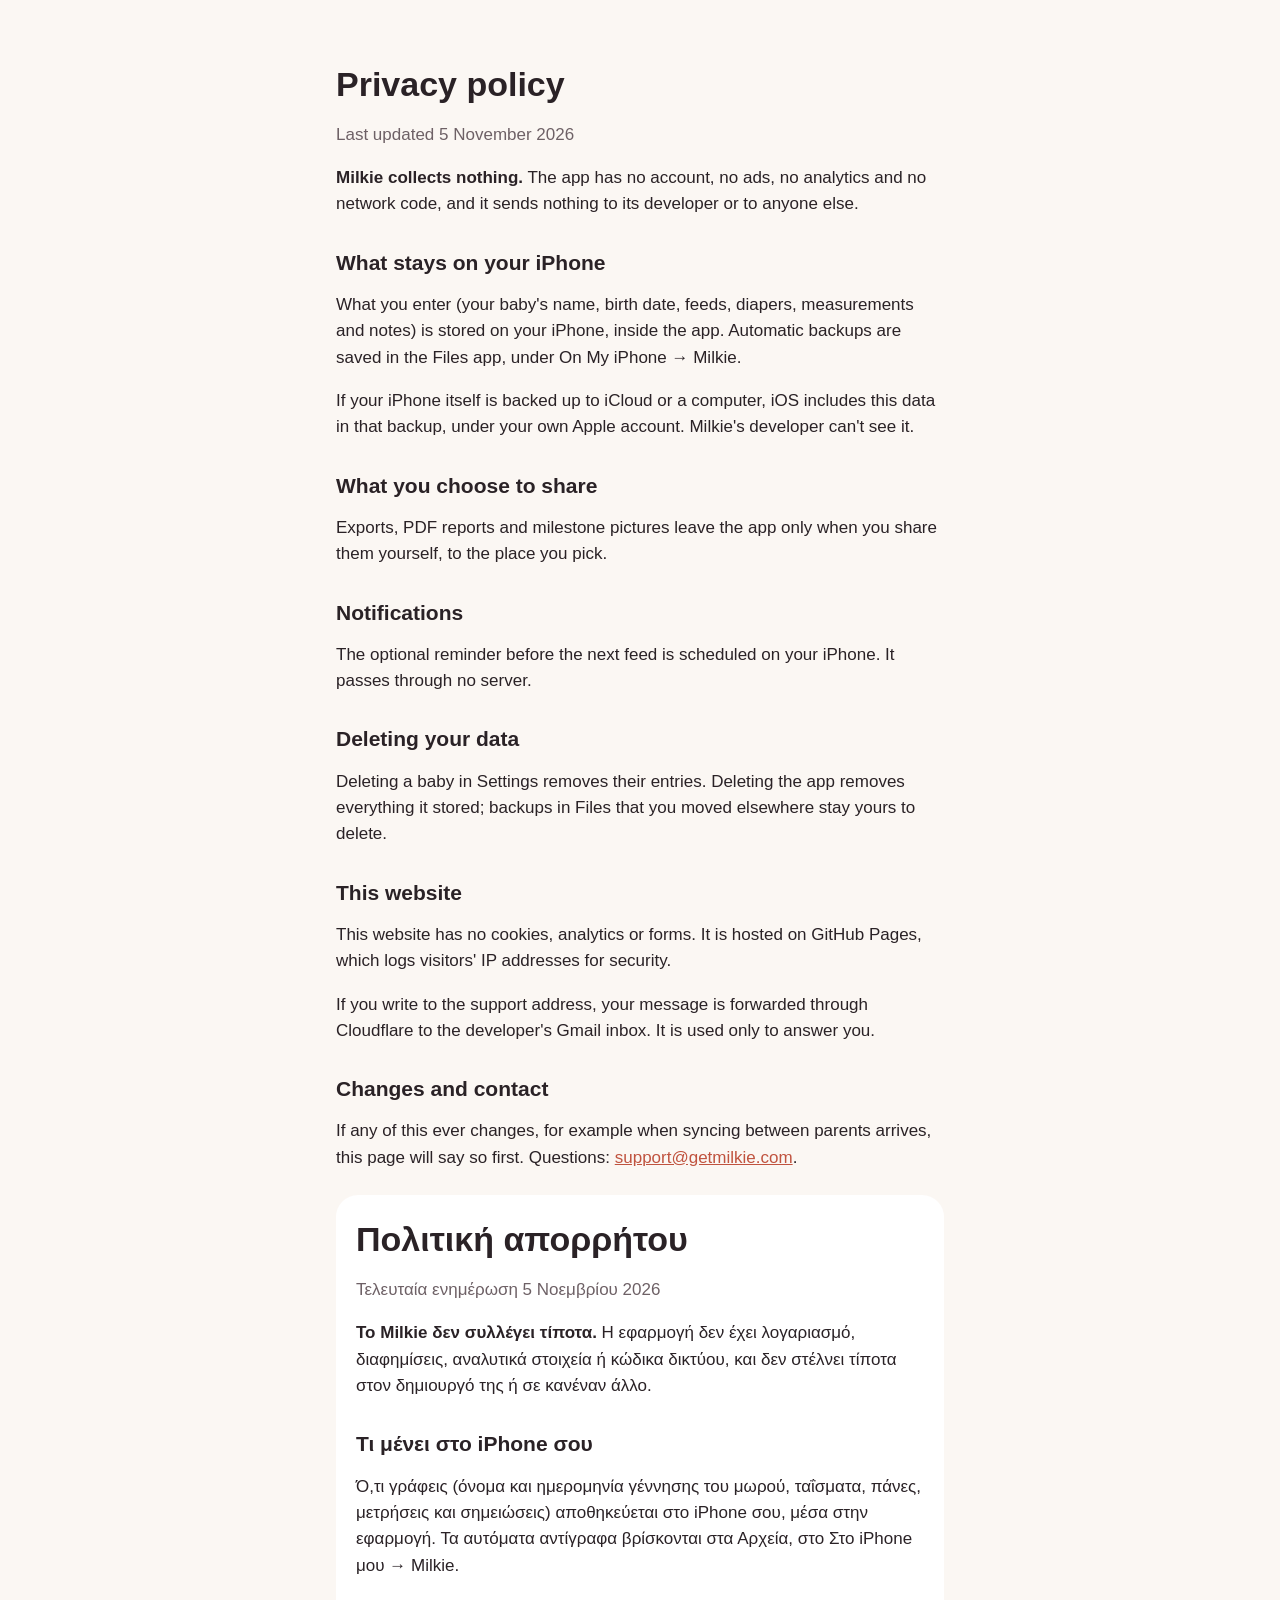
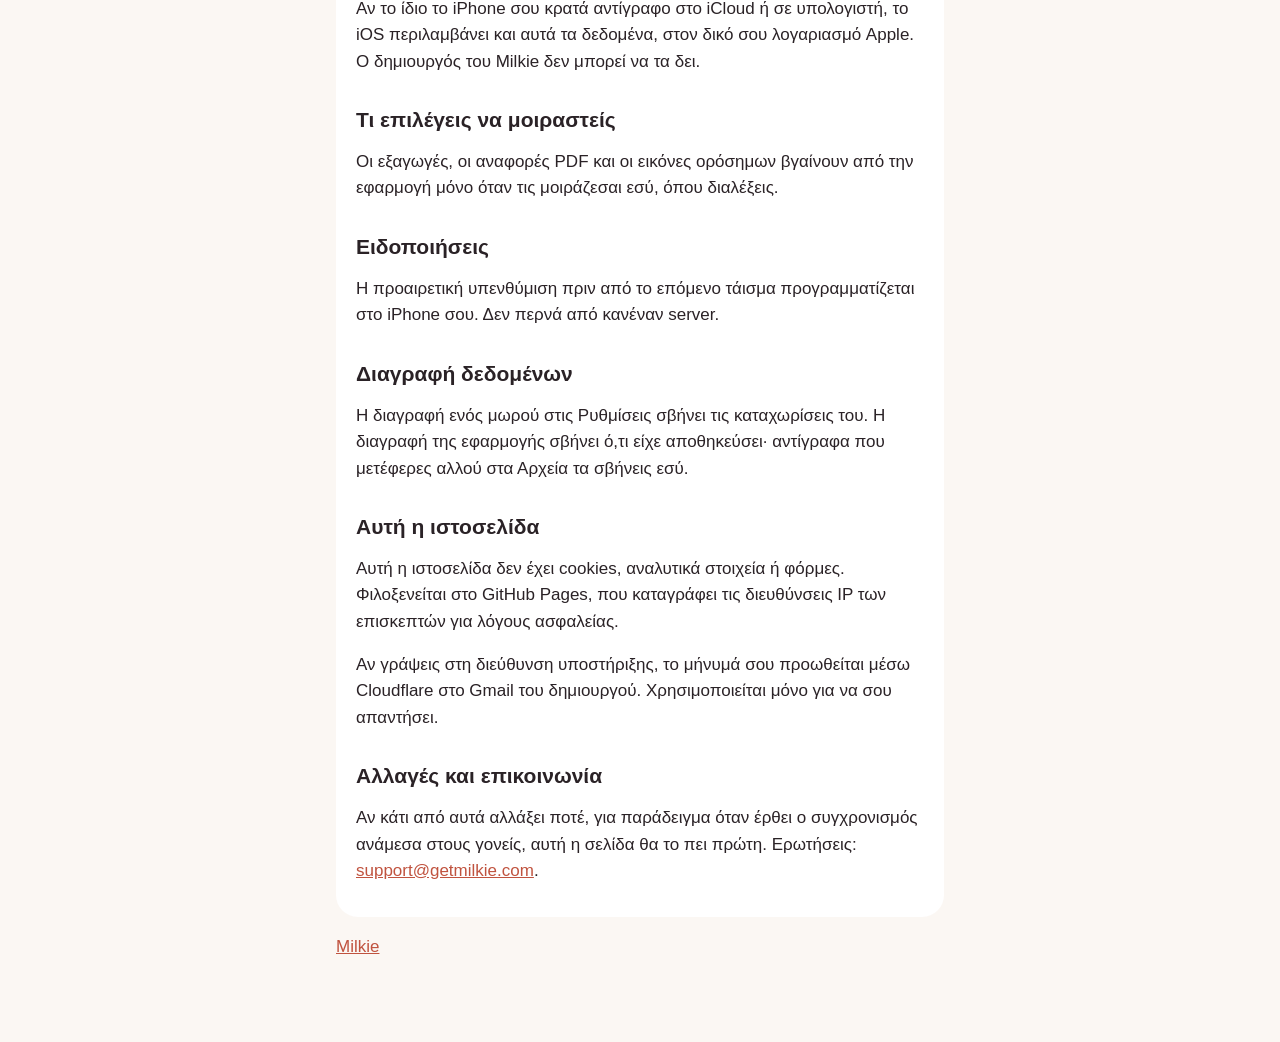
==== privacy.html @ eff482b9 "Add the support and privacy pages" ====
<!doctype html>
<html lang="en">
<head>
<meta charset="utf-8">
<meta name="viewport" content="width=device-width, initial-scale=1">
<title>Milkie privacy policy</title>
<link rel="stylesheet" href="style.css">
</head>
<body>
<main>
<h1>Privacy policy</h1>
<p class="muted">Last updated 5 November 2026</p>
<p><strong>Milkie collects nothing.</strong> The app has no account, no ads, no analytics and no network code, and it sends nothing to its developer or to anyone else.</p>
<h2>What stays on your iPhone</h2>
<p>What you enter (your baby's name, birth date, feeds, diapers, measurements and notes) is stored on your iPhone, inside the app. Automatic backups are saved in the Files app, under On My iPhone → Milkie.</p>
<p>If your iPhone itself is backed up to iCloud or a computer, iOS includes this data in that backup, under your own Apple account. Milkie's developer can't see it.</p>
<h2>What you choose to share</h2>
<p>Exports, PDF reports and milestone pictures leave the app only when you share them yourself, to the place you pick.</p>
<h2>Notifications</h2>
<p>The optional reminder before the next feed is scheduled on your iPhone. It passes through no server.</p>
<h2>Deleting your data</h2>
<p>Deleting a baby in Settings removes their entries. Deleting the app removes everything it stored; backups in Files that you moved elsewhere stay yours to delete.</p>
<h2>This website</h2>
<p>This website has no cookies, analytics or forms. It is hosted on GitHub Pages, which logs visitors' IP addresses for security.</p>
<p>If you write to the support address, your message is forwarded through Cloudflare to the developer's Gmail inbox. It is used only to answer you.</p>
<h2>Changes and contact</h2>
<p>If any of this ever changes, for example when syncing between parents arrives, this page will say so first. Questions: <a href="mailto:support@getmilkie.com">support@getmilkie.com</a>.</p>

<section lang="el">
<h1>Πολιτική απορρήτου</h1>
<p class="muted">Τελευταία ενημέρωση 5 Νοεμβρίου 2026</p>
<p><strong>Το Milkie δεν συλλέγει τίποτα.</strong> Η εφαρμογή δεν έχει λογαριασμό, διαφημίσεις, αναλυτικά στοιχεία ή κώδικα δικτύου, και δεν στέλνει τίποτα στον δημιουργό της ή σε κανέναν άλλο.</p>
<h2>Τι μένει στο iPhone σου</h2>
<p>Ό,τι γράφεις (όνομα και ημερομηνία γέννησης του μωρού, ταΐσματα, πάνες, μετρήσεις και σημειώσεις) αποθηκεύεται στο iPhone σου, μέσα στην εφαρμογή. Τα αυτόματα αντίγραφα βρίσκονται στα Αρχεία, στο Στο iPhone μου → Milkie.</p>
<p>Αν το ίδιο το iPhone σου κρατά αντίγραφο στο iCloud ή σε υπολογιστή, το iOS περιλαμβάνει και αυτά τα δεδομένα, στον δικό σου λογαριασμό Apple. Ο δημιουργός του Milkie δεν μπορεί να τα δει.</p>
<h2>Τι επιλέγεις να μοιραστείς</h2>
<p>Οι εξαγωγές, οι αναφορές PDF και οι εικόνες ορόσημων βγαίνουν από την εφαρμογή μόνο όταν τις μοιράζεσαι εσύ, όπου διαλέξεις.</p>
<h2>Ειδοποιήσεις</h2>
<p>Η προαιρετική υπενθύμιση πριν από το επόμενο τάισμα προγραμματίζεται στο iPhone σου. Δεν περνά από κανέναν server.</p>
<h2>Διαγραφή δεδομένων</h2>
<p>Η διαγραφή ενός μωρού στις Ρυθμίσεις σβήνει τις καταχωρίσεις του. Η διαγραφή της εφαρμογής σβήνει ό,τι είχε αποθηκεύσει· αντίγραφα που μετέφερες αλλού στα Αρχεία τα σβήνεις εσύ.</p>
<h2>Αυτή η ιστοσελίδα</h2>
<p>Αυτή η ιστοσελίδα δεν έχει cookies, αναλυτικά στοιχεία ή φόρμες. Φιλοξενείται στο GitHub Pages, που καταγράφει τις διευθύνσεις IP των επισκεπτών για λόγους ασφαλείας.</p>
<p>Αν γράψεις στη διεύθυνση υποστήριξης, το μήνυμά σου προωθείται μέσω Cloudflare στο Gmail του δημιουργού. Χρησιμοποιείται μόνο για να σου απαντήσει.</p>
<h2>Αλλαγές και επικοινωνία</h2>
<p>Αν κάτι από αυτά αλλάξει ποτέ, για παράδειγμα όταν έρθει ο συγχρονισμός ανάμεσα στους γονείς, αυτή η σελίδα θα το πει πρώτη. Ερωτήσεις: <a href="mailto:support@getmilkie.com">support@getmilkie.com</a>.</p>
</section>
<p><a href="index.html">Milkie</a></p>
</main>
</body>
</html>
---- style.css ----
:root { --bg: #FBF7F3; --card: #FFFFFF; --text: #2A2226; --muted: #6E6166; --accent: #C0533F; color-scheme: light dark; }
@media (prefers-color-scheme: dark) { :root { --bg: #121015; --card: #1E1A21; --text: #E9E1DA; --muted: #A8A29F; --accent: #E48C7D; } }
* { box-sizing: border-box; }
body { margin: 0; background: var(--bg); color: var(--text); font: 17px/1.55 -apple-system, BlinkMacSystemFont, "Helvetica Neue", sans-serif; }
main { max-width: 640px; margin: 0 auto; padding: 48px 16px 64px; }
h1, h2 { font-family: ui-rounded, -apple-system, sans-serif; font-weight: 600; line-height: 1.2; }
h1 { font-size: 34px; margin: 16px 0 8px; }
h2 { font-size: 21px; margin: 32px 0 8px; }
img.icon { width: 96px; height: 96px; border-radius: 22px; display: block; }
a { color: var(--accent); }
.muted { color: var(--muted); }
section { background: var(--card); border-radius: 22px; padding: 8px 20px 16px; margin-top: 24px; }
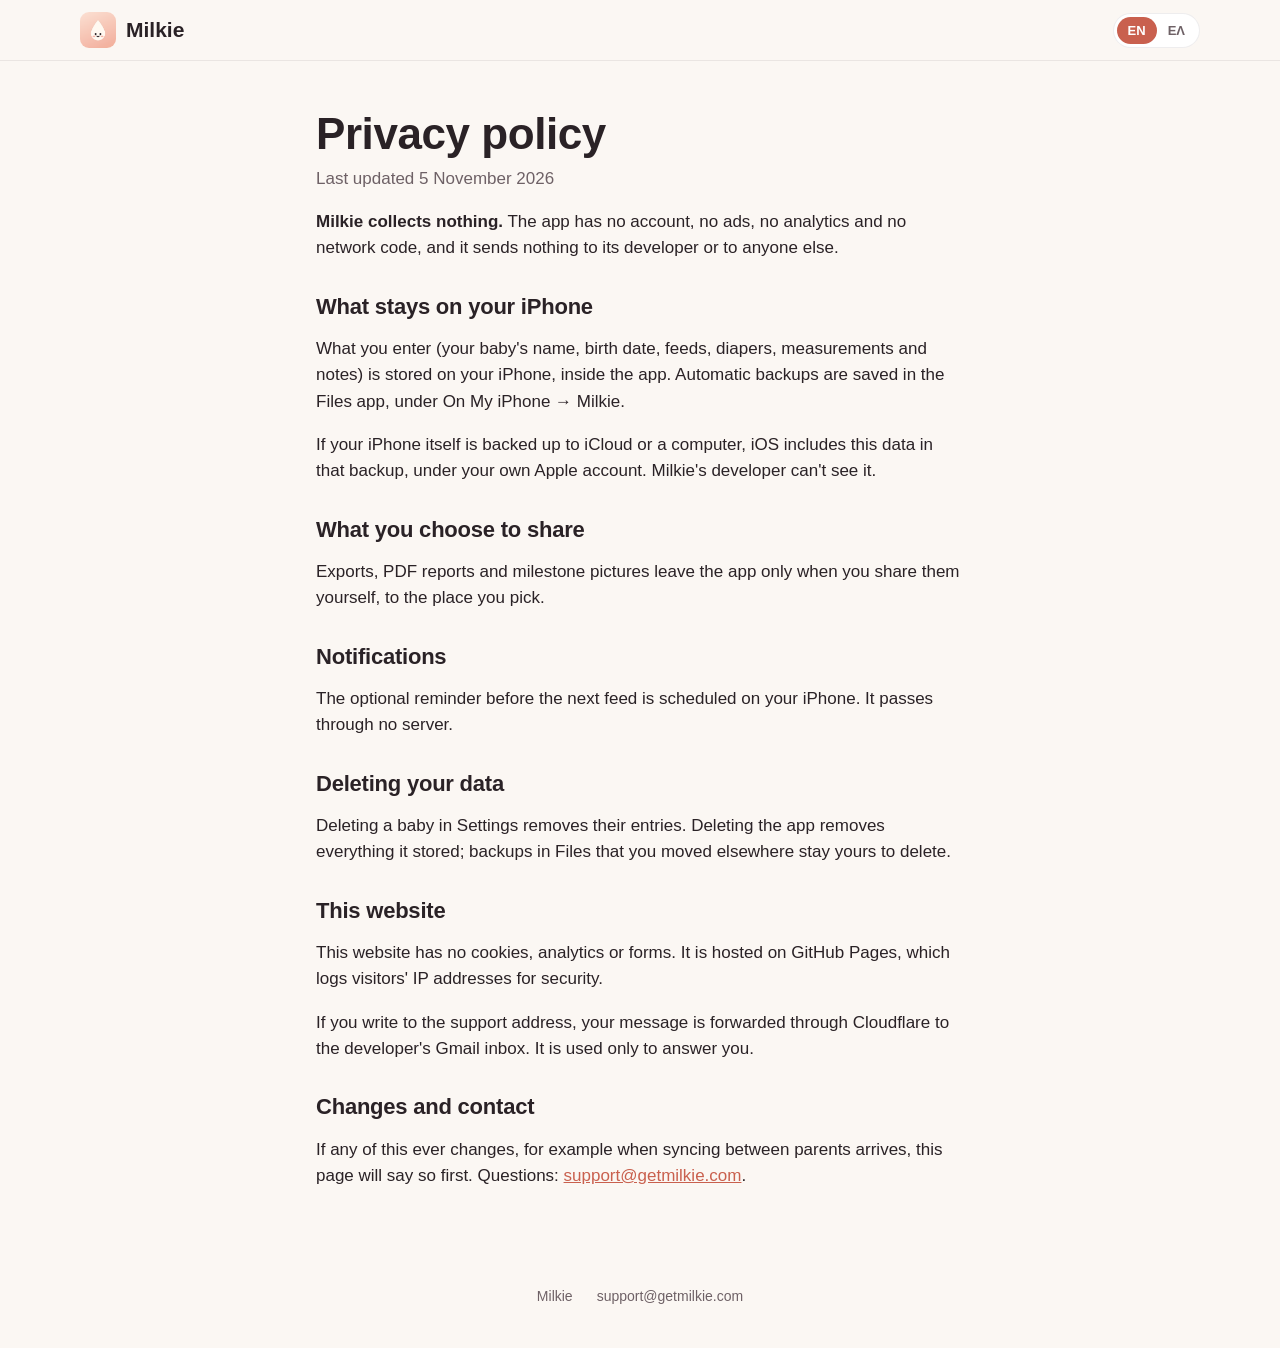
==== commit 0141ca8d: "Turn the support page into a landing page Hero, features, screenshots, privacy and questions in Engl" ====
--- a/privacy.html
+++ b/privacy.html
@@ -1,13 +1,25 @@
 <!doctype html>
-<html lang="en">
+<html lang="en" data-lang="en">
 <head>
 <meta charset="utf-8">
 <meta name="viewport" content="width=device-width, initial-scale=1">
 <title>Milkie privacy policy</title>
+<meta name="theme-color" content="#FBF7F3" media="(prefers-color-scheme: light)">
+<meta name="theme-color" content="#121015" media="(prefers-color-scheme: dark)">
+<link rel="icon" type="image/png" sizes="32x32" href="favicon-32.png">
+<link rel="apple-touch-icon" href="apple-touch-icon.png">
 <link rel="stylesheet" href="style.css">
+<script src="lang.js"></script>
 </head>
 <body>
-<main>
+<header class="bar">
+  <a class="brand" href="index.html"><img src="icon.png" alt="" width="36" height="36">Milkie</a>
+  <div class="switch" role="group" aria-label="Language">
+    <button type="button" data-set-lang="en">EN</button><button type="button" data-set-lang="el">ΕΛ</button>
+  </div>
+</header>
+<main class="doc">
+<div lang="en">
 <h1>Privacy policy</h1>
 <p class="muted">Last updated 5 November 2026</p>
 <p><strong>Milkie collects nothing.</strong> The app has no account, no ads, no analytics and no network code, and it sends nothing to its developer or to anyone else.</p>
@@ -26,7 +38,8 @@
 <h2>Changes and contact</h2>
 <p>If any of this ever changes, for example when syncing between parents arrives, this page will say so first. Questions: <a href="mailto:support@getmilkie.com">support@getmilkie.com</a>.</p>
 
-<section lang="el">
+</div>
+<div lang="el">
 <h1>Πολιτική απορρήτου</h1>
 <p class="muted">Τελευταία ενημέρωση 5 Νοεμβρίου 2026</p>
 <p><strong>Το Milkie δεν συλλέγει τίποτα.</strong> Η εφαρμογή δεν έχει λογαριασμό, διαφημίσεις, αναλυτικά στοιχεία ή κώδικα δικτύου, και δεν στέλνει τίποτα στον δημιουργό της ή σε κανέναν άλλο.</p>
@@ -44,8 +57,11 @@
 <p>Αν γράψεις στη διεύθυνση υποστήριξης, το μήνυμά σου προωθείται μέσω Cloudflare στο Gmail του δημιουργού. Χρησιμοποιείται μόνο για να σου απαντήσει.</p>
 <h2>Αλλαγές και επικοινωνία</h2>
 <p>Αν κάτι από αυτά αλλάξει ποτέ, για παράδειγμα όταν έρθει ο συγχρονισμός ανάμεσα στους γονείς, αυτή η σελίδα θα το πει πρώτη. Ερωτήσεις: <a href="mailto:support@getmilkie.com">support@getmilkie.com</a>.</p>
-</section>
-<p><a href="index.html">Milkie</a></p>
+</div>
 </main>
+<footer class="foot">
+  <a href="index.html">Milkie</a>
+  <a href="mailto:support@getmilkie.com">support@getmilkie.com</a>
+</footer>
 </body>
 </html>
--- a/style.css
+++ b/style.css
@@ -1,12 +1,210 @@
-:root { --bg: #FBF7F3; --card: #FFFFFF; --text: #2A2226; --muted: #6E6166; --accent: #C0533F; color-scheme: light dark; }
-@media (prefers-color-scheme: dark) { :root { --bg: #121015; --card: #1E1A21; --text: #E9E1DA; --muted: #A8A29F; --accent: #E48C7D; } }
+:root {
+  color-scheme: light dark;
+  --bg: #FBF7F3;
+  --bg-2: #F6E3D8;
+  --card: #FFFFFF;
+  --text: #2A2226;
+  --muted: #6E6166;
+  --line: rgba(42, 34, 38, .08);
+  --accent: #C9604E;
+  --accent-ink: #FFFFFF;
+  --peach: #F9D3C3;
+  --teal: #CFEDE3;
+  --teal-ink: #2F7D67;
+  --lilac: #E6E0F5;
+  --lilac-ink: #6B5BA8;
+  --peach-ink: #B5523F;
+  --shadow: 0 24px 60px -24px rgba(120, 60, 40, .35);
+  --radius: 24px;
+  --rounded: ui-rounded, "SF Pro Rounded", -apple-system, BlinkMacSystemFont, "Segoe UI", sans-serif;
+}
+@media (prefers-color-scheme: dark) {
+  :root {
+    --bg: #121015;
+    --bg-2: #1C1720;
+    --card: #1E1A21;
+    --text: #E9E1DA;
+    --muted: #A8A29F;
+    --line: rgba(233, 225, 218, .09);
+    --accent: #E48C7D;
+    --accent-ink: #1A1416;
+    --peach: #3A2622;
+    --teal: #1E332D;
+    --teal-ink: #8FD3BE;
+    --lilac: #2A2438;
+    --lilac-ink: #B9ACE8;
+    --peach-ink: #F0A796;
+    --shadow: 0 24px 60px -24px rgba(0, 0, 0, .8);
+  }
+}
+
+/* Language: show only the chosen one. */
+html[data-lang="en"] body [lang="el"], html[data-lang="el"] body [lang="en"] { display: none !important; }
+
 * { box-sizing: border-box; }
-body { margin: 0; background: var(--bg); color: var(--text); font: 17px/1.55 -apple-system, BlinkMacSystemFont, "Helvetica Neue", sans-serif; }
-main { max-width: 640px; margin: 0 auto; padding: 48px 16px 64px; }
-h1, h2 { font-family: ui-rounded, -apple-system, sans-serif; font-weight: 600; line-height: 1.2; }
-h1 { font-size: 34px; margin: 16px 0 8px; }
-h2 { font-size: 21px; margin: 32px 0 8px; }
-img.icon { width: 96px; height: 96px; border-radius: 22px; display: block; }
+html { scroll-behavior: smooth; scroll-padding-top: 80px; }
+body {
+  margin: 0;
+  background: var(--bg);
+  color: var(--text);
+  font: 17px/1.55 -apple-system, BlinkMacSystemFont, "Segoe UI", "Helvetica Neue", sans-serif;
+  -webkit-font-smoothing: antialiased;
+}
+img { max-width: 100%; height: auto; }
 a { color: var(--accent); }
-.muted { color: var(--muted); }
-section { background: var(--card); border-radius: 22px; padding: 8px 20px 16px; margin-top: 24px; }
+h1, h2, h3 { font-family: var(--rounded); line-height: 1.15; letter-spacing: -.01em; margin: 0; }
+h2 { font-size: clamp(28px, 4vw, 40px); font-weight: 700; }
+h3 { font-size: 19px; font-weight: 650; }
+
+/* Top bar */
+.bar {
+  position: sticky; top: 0; z-index: 10;
+  display: flex; align-items: center; gap: 20px;
+  padding: 12px max(16px, calc((100% - 1120px) / 2));
+  background: color-mix(in srgb, var(--bg) 82%, transparent);
+  backdrop-filter: saturate(1.4) blur(14px);
+  -webkit-backdrop-filter: saturate(1.4) blur(14px);
+  border-bottom: 1px solid var(--line);
+}
+.brand { display: flex; align-items: center; gap: 10px; font: 700 21px var(--rounded); color: var(--text); text-decoration: none; margin-right: auto; }
+.brand img { border-radius: 9px; }
+.bar nav { display: flex; gap: 22px; }
+.bar nav a { color: var(--muted); text-decoration: none; font-size: 15px; font-weight: 500; }
+.bar nav a:hover { color: var(--text); }
+.switch { display: flex; background: var(--card); border: 1px solid var(--line); border-radius: 999px; padding: 3px; }
+.switch button {
+  font: 600 13px var(--rounded); border: 0; background: none; color: var(--muted);
+  padding: 6px 11px; border-radius: 999px; cursor: pointer;
+}
+.switch button[aria-pressed="true"] { background: var(--accent); color: var(--accent-ink); }
+
+main { max-width: 1120px; margin: 0 auto; padding: 0 16px; }
+
+/* Hero */
+.hero {
+  display: grid; grid-template-columns: 1.1fr .9fr; gap: 40px; align-items: center;
+  padding: 64px 0 40px;
+}
+.kicker {
+  display: inline-block; margin: 0 0 18px; padding: 6px 12px; border-radius: 999px;
+  background: var(--peach); color: var(--peach-ink); font: 600 13px var(--rounded); letter-spacing: .02em;
+}
+.hero h1 { font-size: clamp(40px, 6vw, 64px); font-weight: 800; letter-spacing: -.02em; }
+.lead { font-size: 19px; color: var(--muted); max-width: 30em; margin: 20px 0 28px; }
+.cta { display: flex; flex-wrap: wrap; align-items: center; gap: 14px 22px; }
+.badge-soon {
+  display: inline-flex; align-items: center; gap: 10px;
+  background: var(--text); color: var(--bg); border-radius: 14px; padding: 9px 18px 9px 14px;
+  font: 600 19px/1.1 -apple-system, BlinkMacSystemFont, sans-serif;
+}
+.badge-soon svg { width: 26px; height: 26px; fill: currentColor; }
+.badge-soon span { display: flex; flex-direction: column; }
+.badge-soon small { font-size: 11px; font-weight: 500; opacity: .8; }
+.link-more { font-weight: 600; text-decoration: none; }
+.pills { display: flex; flex-wrap: wrap; gap: 8px; list-style: none; padding: 0; margin: 28px 0 0; }
+.pills li { font-size: 14px; color: var(--muted); padding: 6px 12px; border: 1px solid var(--line); border-radius: 999px; background: var(--card); }
+
+.hero-phones { position: relative; height: 560px; }
+.hero-phones::before {
+  content: ""; position: absolute; inset: 8% 4% 4% 8%; border-radius: 50%;
+  background: radial-gradient(closest-side, var(--peach), transparent);
+  filter: blur(10px);
+}
+.phone {
+  position: absolute; width: 250px; border-radius: 34px;
+  box-shadow: 0 0 0 7px #1D191F, 0 0 0 8px rgba(255, 255, 255, .08), var(--shadow);
+  -webkit-mask-image: linear-gradient(#000 78%, transparent);
+  mask-image: linear-gradient(#000 78%, transparent);
+}
+.phone.front { left: 6%; top: 56px; z-index: 2; }
+.phone.back { right: 4%; top: 0; }
+
+/* Sections */
+.block { padding: 72px 0 8px; }
+.block > h2 { text-align: center; }
+.sub { text-align: center; color: var(--muted); font-size: 19px; margin: 12px auto 36px; max-width: 32em; }
+
+.grid { display: grid; grid-template-columns: repeat(3, 1fr); gap: 18px; }
+.card { background: var(--card); border: 1px solid var(--line); border-radius: var(--radius); padding: 24px; }
+.card p { color: var(--muted); margin: 8px 0 0; font-size: 16px; }
+.ico { width: 46px; height: 46px; border-radius: 14px; display: grid; place-items: center; margin-bottom: 16px; }
+.ico svg { width: 24px; height: 24px; fill: none; stroke: currentColor; stroke-width: 1.8; stroke-linecap: round; stroke-linejoin: round; }
+.ico.peach { background: var(--peach); color: var(--peach-ink); }
+.ico.teal { background: var(--teal); color: var(--teal-ink); }
+.ico.lilac { background: var(--lilac); color: var(--lilac-ink); }
+
+.gallery {
+  display: flex; gap: 18px; overflow-x: auto; scroll-snap-type: x mandatory;
+  padding: 8px max(0px, calc((100% - 1040px) / 2)) 24px; margin: 0 -16px; padding-left: 16px; padding-right: 16px;
+  scrollbar-width: thin;
+}
+.gallery img {
+  flex: 0 0 auto; width: 240px; border-radius: 22px; scroll-snap-align: center;
+  box-shadow: 0 14px 34px -18px rgba(60, 30, 20, .45);
+}
+
+.privacy-band .privacy-inner {
+  display: flex; gap: 24px; align-items: flex-start;
+  background: linear-gradient(135deg, var(--teal), var(--card));
+  border: 1px solid var(--line); border-radius: 32px; padding: 40px;
+}
+.privacy-band h2 { text-align: left; font-size: clamp(26px, 3.4vw, 34px); }
+.privacy-band p { color: var(--muted); max-width: 40em; margin: 12px 0 16px; }
+.lock { flex: 0 0 auto; width: 64px; height: 64px; border-radius: 20px; background: var(--card); color: var(--teal-ink); display: grid; place-items: center; }
+.lock svg { width: 32px; height: 32px; fill: none; stroke: currentColor; stroke-width: 1.8; stroke-linecap: round; }
+.privacy-link { font-weight: 600; text-decoration: none; }
+
+.faq { max-width: 720px; margin: 32px auto 24px; }
+.faq details { border-bottom: 1px solid var(--line); padding: 4px 0; }
+.faq summary {
+  cursor: pointer; list-style: none; padding: 16px 32px 16px 0; position: relative;
+  font: 600 18px var(--rounded);
+}
+.faq summary::-webkit-details-marker { display: none; }
+.faq summary::after { content: "+"; position: absolute; right: 4px; top: 12px; font-size: 24px; color: var(--accent); transition: transform .2s; }
+.faq details[open] summary::after { transform: rotate(45deg); }
+.faq p { color: var(--muted); margin: 0 0 16px; }
+
+.contact { display: flex; align-items: center; gap: 20px; max-width: 720px; margin: 0 auto; }
+.contact img { border-radius: 16px; }
+.contact > div { flex: 1; }
+.contact p { margin: 4px 0 0; }
+.button {
+  display: inline-block; background: var(--accent); color: var(--accent-ink); text-decoration: none;
+  font-weight: 600; padding: 12px 18px; border-radius: 14px; white-space: nowrap;
+}
+
+.foot {
+  display: flex; flex-wrap: wrap; gap: 8px 24px; justify-content: center;
+  padding: 56px 16px 40px; color: var(--muted); font-size: 14px;
+}
+.foot a { color: var(--muted); text-decoration: none; }
+.foot a:hover { color: var(--text); }
+
+/* Privacy policy page */
+.doc { max-width: 680px; margin: 0 auto; padding: 40px 16px 24px; }
+.doc h1 { font-size: clamp(32px, 5vw, 44px); font-weight: 800; margin: 8px 0 6px; }
+.doc h2 { font-size: 22px; margin: 32px 0 6px; }
+.doc .muted { color: var(--muted); margin-top: 0; }
+
+@media (max-width: 900px) {
+  .hero { grid-template-columns: 1fr; padding-top: 40px; }
+  .hero-phones { height: 440px; max-width: 460px; width: 100%; margin: 0 auto; }
+  .phone { width: 200px; }
+  .grid { grid-template-columns: repeat(2, 1fr); }
+}
+@media (max-width: 640px) {
+  .bar { gap: 12px; }
+  .bar nav { display: none; }
+  .hero h1 { font-size: 40px; }
+  .lead { font-size: 17px; }
+  .hero-phones { height: 380px; }
+  .phone { width: 172px; border-radius: 26px; }
+  .phone.front { left: 2%; }
+  .grid { grid-template-columns: 1fr; }
+  .block { padding-top: 56px; }
+  .gallery img { width: 210px; }
+  .privacy-band .privacy-inner { flex-direction: column; padding: 28px 22px; }
+  .contact { flex-direction: column; text-align: center; }
+}
+@media (prefers-reduced-motion: reduce) { html { scroll-behavior: auto; } }
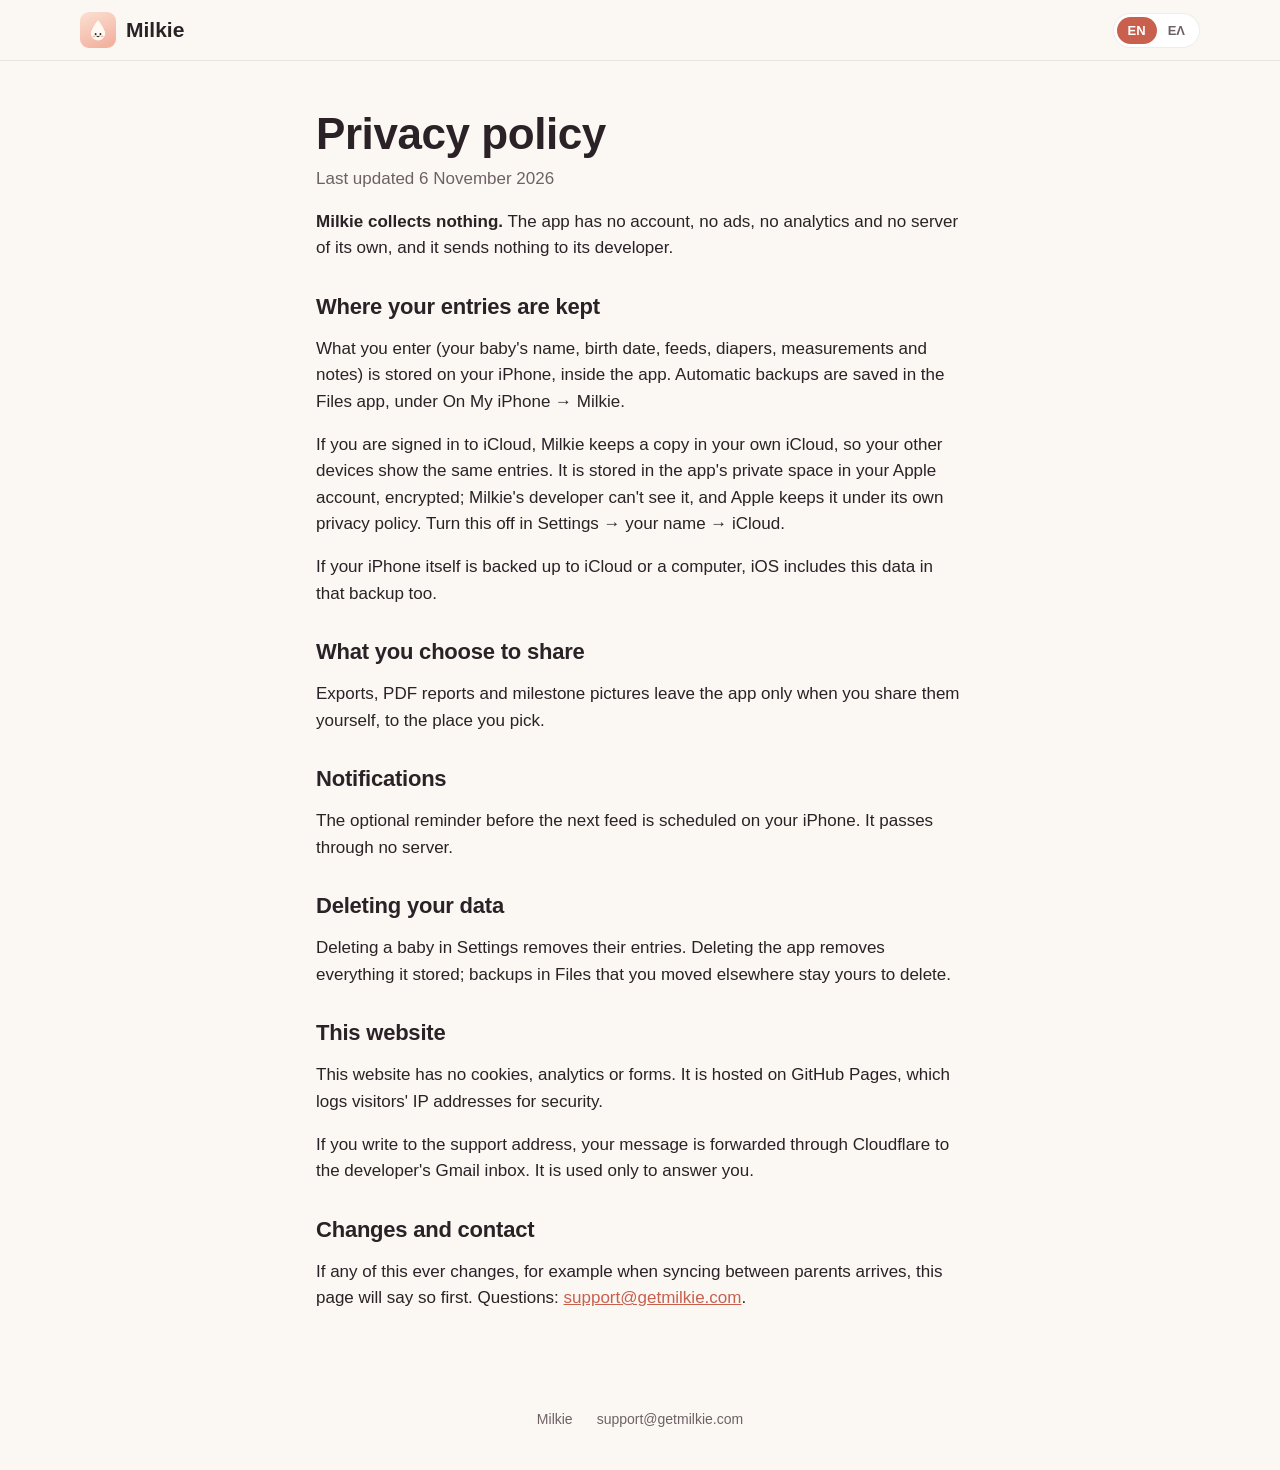
==== commit 1c475ed1: "Cover iCloud sync and partner sharing in the privacy policy" ====
--- a/privacy.html
+++ b/privacy.html
@@ -21,11 +21,12 @@
 <main class="doc">
 <div lang="en">
 <h1>Privacy policy</h1>
-<p class="muted">Last updated 5 November 2026</p>
-<p><strong>Milkie collects nothing.</strong> The app has no account, no ads, no analytics and no network code, and it sends nothing to its developer or to anyone else.</p>
-<h2>What stays on your iPhone</h2>
+<p class="muted">Last updated 6 November 2026</p>
+<p><strong>Milkie collects nothing.</strong> The app has no account, no ads, no analytics and no server of its own, and it sends nothing to its developer.</p>
+<h2>Where your entries are kept</h2>
 <p>What you enter (your baby's name, birth date, feeds, diapers, measurements and notes) is stored on your iPhone, inside the app. Automatic backups are saved in the Files app, under On My iPhone → Milkie.</p>
-<p>If your iPhone itself is backed up to iCloud or a computer, iOS includes this data in that backup, under your own Apple account. Milkie's developer can't see it.</p>
+<p>If you are signed in to iCloud, Milkie keeps a copy in your own iCloud, so your other devices show the same entries. It is stored in the app's private space in your Apple account, encrypted; Milkie's developer can't see it, and Apple keeps it under its own privacy policy. Turn this off in Settings → your name → iCloud.</p>
+<p>If your iPhone itself is backed up to iCloud or a computer, iOS includes this data in that backup too.</p>
 <h2>What you choose to share</h2>
 <p>Exports, PDF reports and milestone pictures leave the app only when you share them yourself, to the place you pick.</p>
 <h2>Notifications</h2>
@@ -41,11 +42,12 @@
 </div>
 <div lang="el">
 <h1>Πολιτική απορρήτου</h1>
-<p class="muted">Τελευταία ενημέρωση 5 Νοεμβρίου 2026</p>
-<p><strong>Το Milkie δεν συλλέγει τίποτα.</strong> Η εφαρμογή δεν έχει λογαριασμό, διαφημίσεις, αναλυτικά στοιχεία ή κώδικα δικτύου, και δεν στέλνει τίποτα στον δημιουργό της ή σε κανέναν άλλο.</p>
-<h2>Τι μένει στο iPhone σου</h2>
+<p class="muted">Τελευταία ενημέρωση 6 Νοεμβρίου 2026</p>
+<p><strong>Το Milkie δεν συλλέγει τίποτα.</strong> Η εφαρμογή δεν έχει λογαριασμό, διαφημίσεις, αναλυτικά στοιχεία ή δικό της server, και δεν στέλνει τίποτα στον δημιουργό της.</p>
+<h2>Πού φυλάσσονται οι καταχωρίσεις</h2>
 <p>Ό,τι γράφεις (όνομα και ημερομηνία γέννησης του μωρού, ταΐσματα, πάνες, μετρήσεις και σημειώσεις) αποθηκεύεται στο iPhone σου, μέσα στην εφαρμογή. Τα αυτόματα αντίγραφα βρίσκονται στα Αρχεία, στο Στο iPhone μου → Milkie.</p>
-<p>Αν το ίδιο το iPhone σου κρατά αντίγραφο στο iCloud ή σε υπολογιστή, το iOS περιλαμβάνει και αυτά τα δεδομένα, στον δικό σου λογαριασμό Apple. Ο δημιουργός του Milkie δεν μπορεί να τα δει.</p>
+<p>Αν είσαι συνδεδεμένος στο iCloud, το Milkie κρατά αντίγραφο στο δικό σου iCloud, ώστε οι άλλες συσκευές σου να δείχνουν τις ίδιες καταχωρίσεις. Αποθηκεύεται κρυπτογραφημένο στον ιδιωτικό χώρο της εφαρμογής στον λογαριασμό σου Apple· ο δημιουργός του Milkie δεν μπορεί να το δει, και η Apple το διαχειρίζεται με τη δική της πολιτική απορρήτου. Το κλείνεις στις Ρυθμίσεις → το όνομά σου → iCloud.</p>
+<p>Αν το ίδιο το iPhone σου κρατά αντίγραφο στο iCloud ή σε υπολογιστή, το iOS περιλαμβάνει και αυτά τα δεδομένα.</p>
 <h2>Τι επιλέγεις να μοιραστείς</h2>
 <p>Οι εξαγωγές, οι αναφορές PDF και οι εικόνες ορόσημων βγαίνουν από την εφαρμογή μόνο όταν τις μοιράζεσαι εσύ, όπου διαλέξεις.</p>
 <h2>Ειδοποιήσεις</h2>
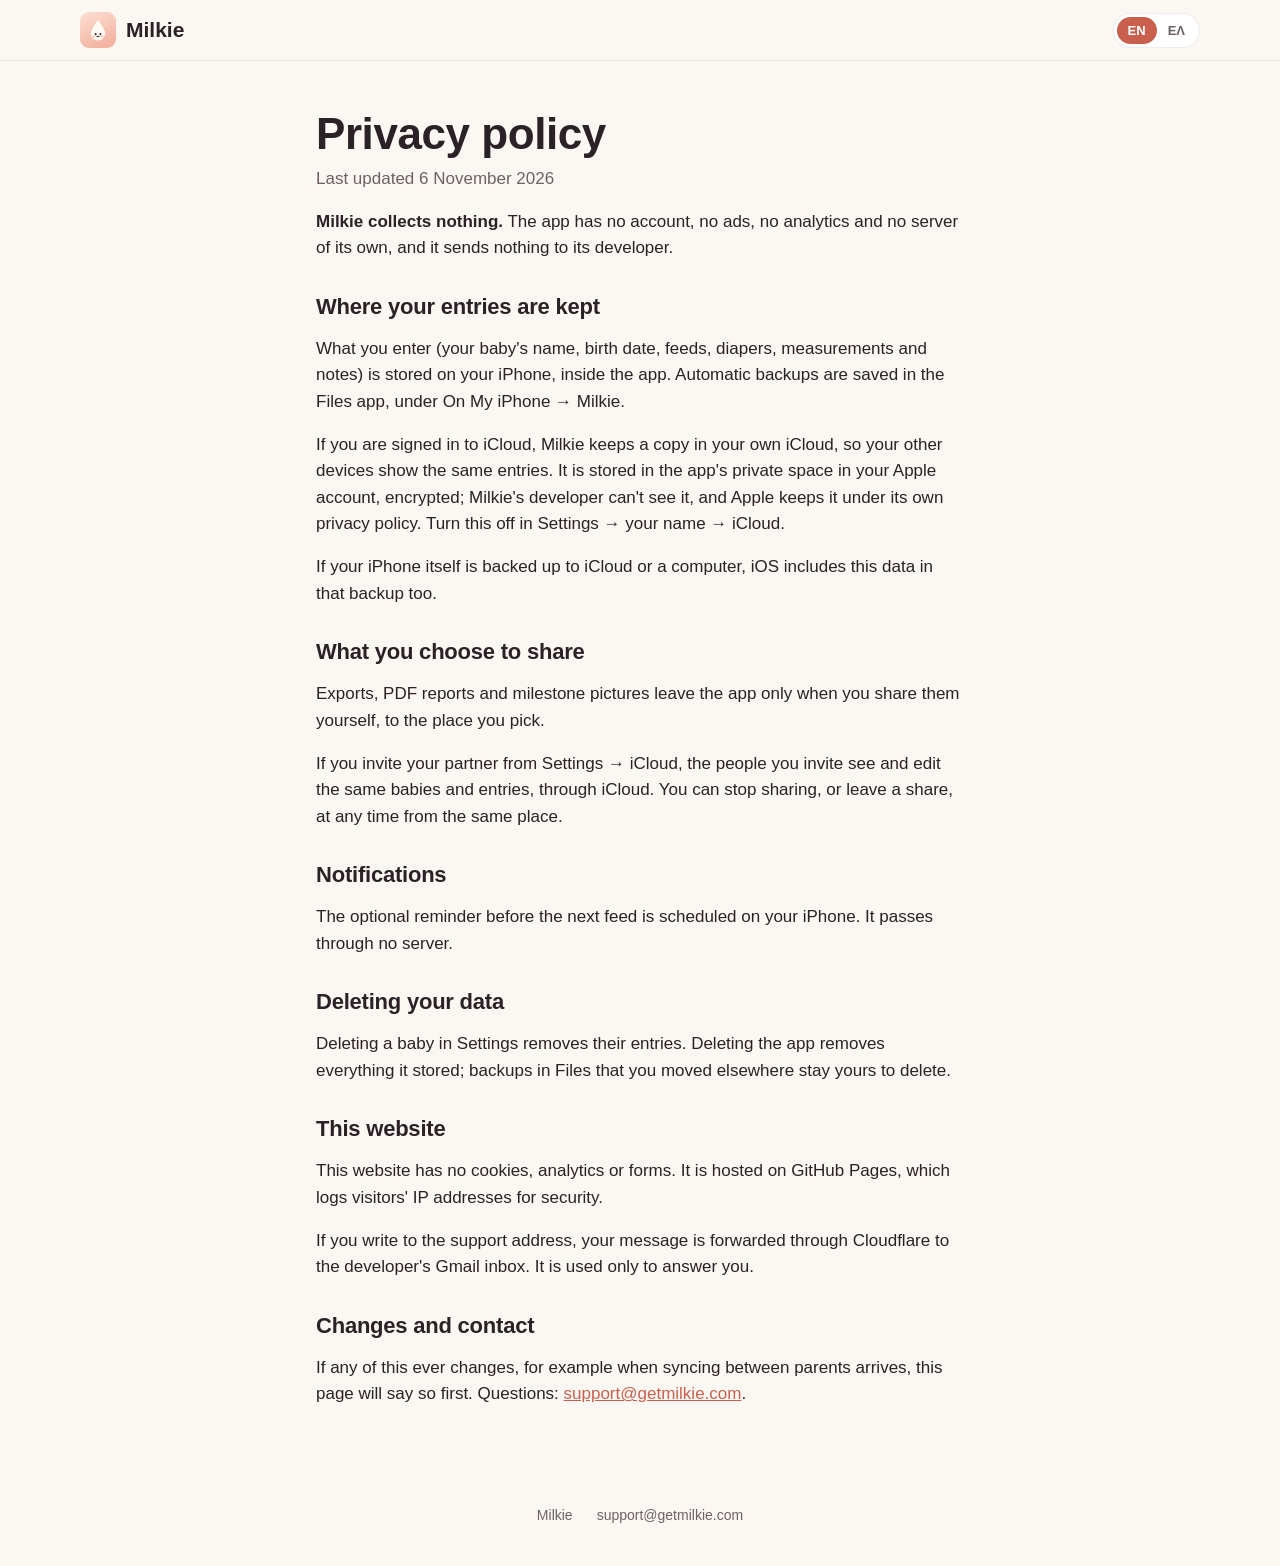
==== commit 07c51bde: "Mention partner sharing in the privacy policy" ====
--- a/privacy.html
+++ b/privacy.html
@@ -29,6 +29,7 @@
 <p>If your iPhone itself is backed up to iCloud or a computer, iOS includes this data in that backup too.</p>
 <h2>What you choose to share</h2>
 <p>Exports, PDF reports and milestone pictures leave the app only when you share them yourself, to the place you pick.</p>
+<p>If you invite your partner from Settings → iCloud, the people you invite see and edit the same babies and entries, through iCloud. You can stop sharing, or leave a share, at any time from the same place.</p>
 <h2>Notifications</h2>
 <p>The optional reminder before the next feed is scheduled on your iPhone. It passes through no server.</p>
 <h2>Deleting your data</h2>
@@ -50,6 +51,7 @@
 <p>Αν το ίδιο το iPhone σου κρατά αντίγραφο στο iCloud ή σε υπολογιστή, το iOS περιλαμβάνει και αυτά τα δεδομένα.</p>
 <h2>Τι επιλέγεις να μοιραστείς</h2>
 <p>Οι εξαγωγές, οι αναφορές PDF και οι εικόνες ορόσημων βγαίνουν από την εφαρμογή μόνο όταν τις μοιράζεσαι εσύ, όπου διαλέξεις.</p>
+<p>Αν προσκαλέσεις τον/τη σύντροφό σου από τις Ρυθμίσεις → iCloud, όσοι προσκαλείς βλέπουν και αλλάζουν τα ίδια μωρά και τις ίδιες καταχωρίσεις, μέσω iCloud. Μπορείς να σταματήσεις την κοινή χρήση, ή να αποχωρήσεις από αυτήν, όποτε θέλεις από το ίδιο σημείο.</p>
 <h2>Ειδοποιήσεις</h2>
 <p>Η προαιρετική υπενθύμιση πριν από το επόμενο τάισμα προγραμματίζεται στο iPhone σου. Δεν περνά από κανέναν server.</p>
 <h2>Διαγραφή δεδομένων</h2>
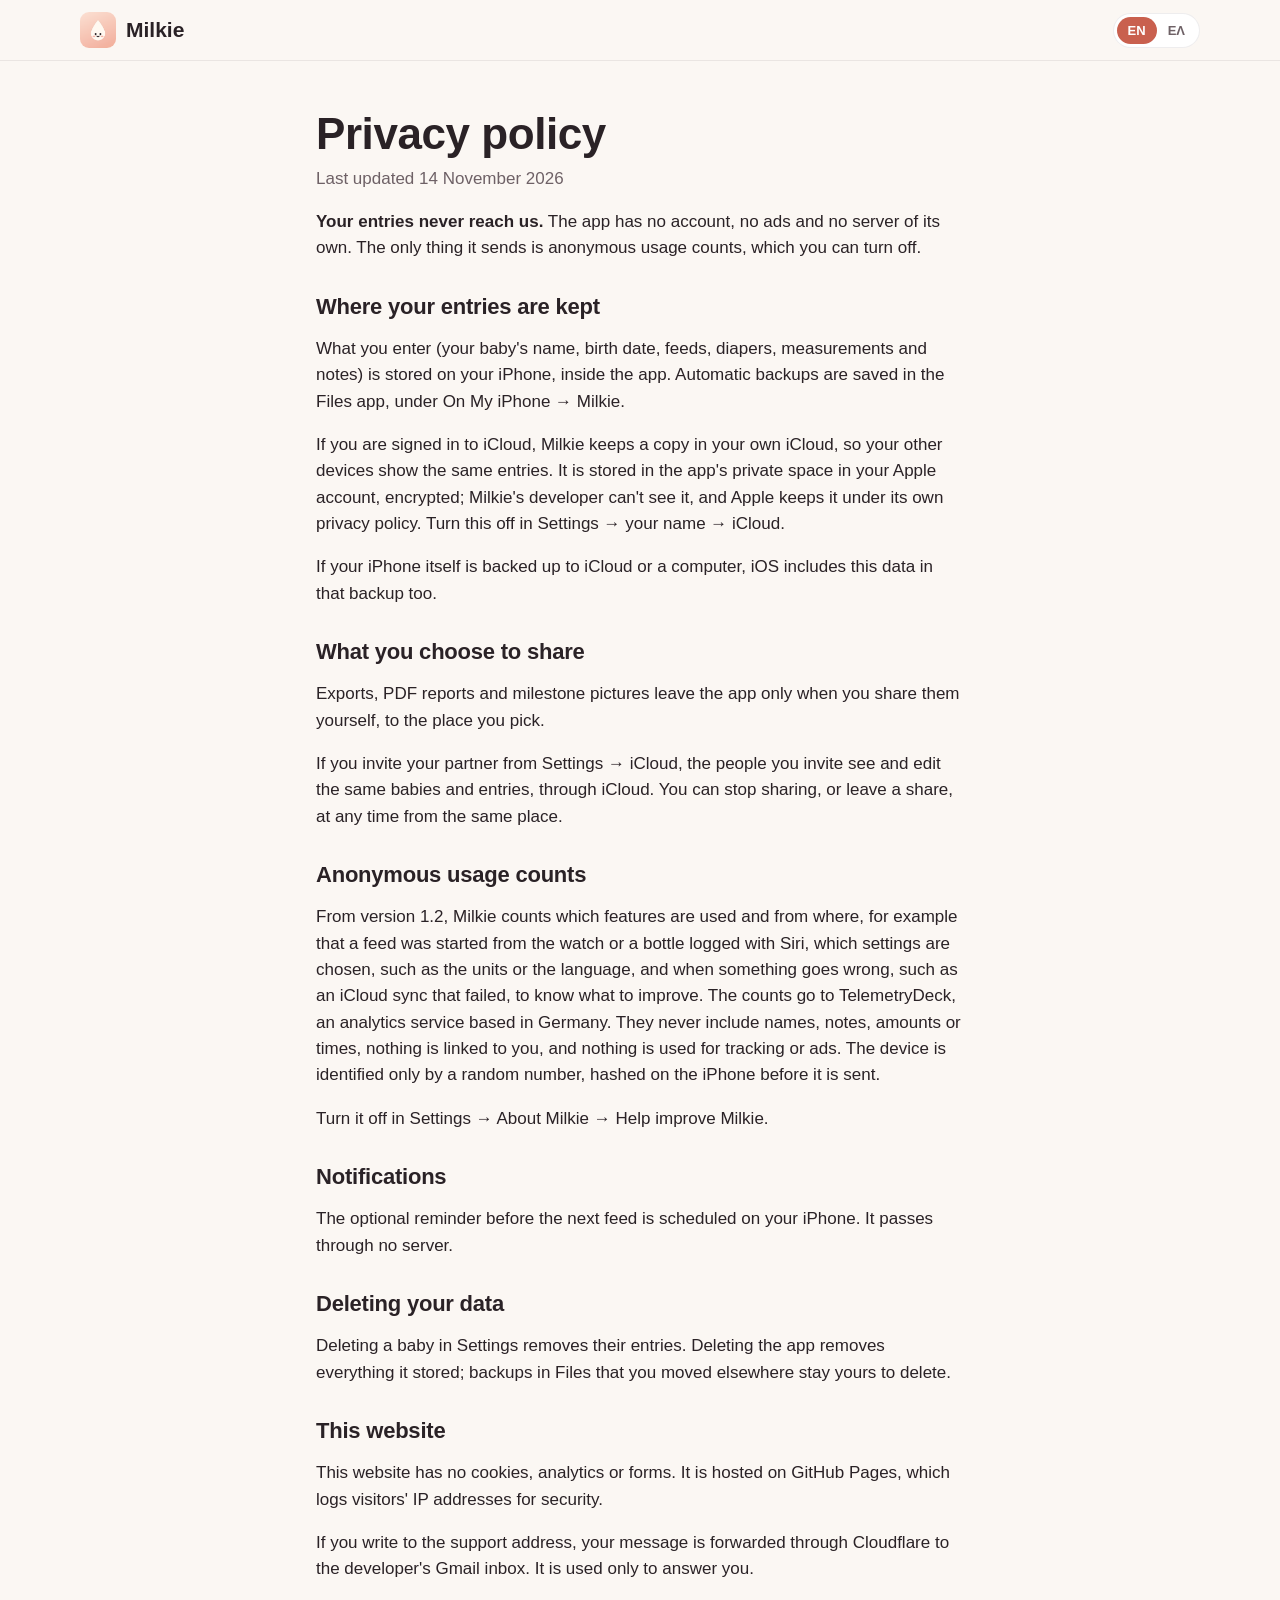
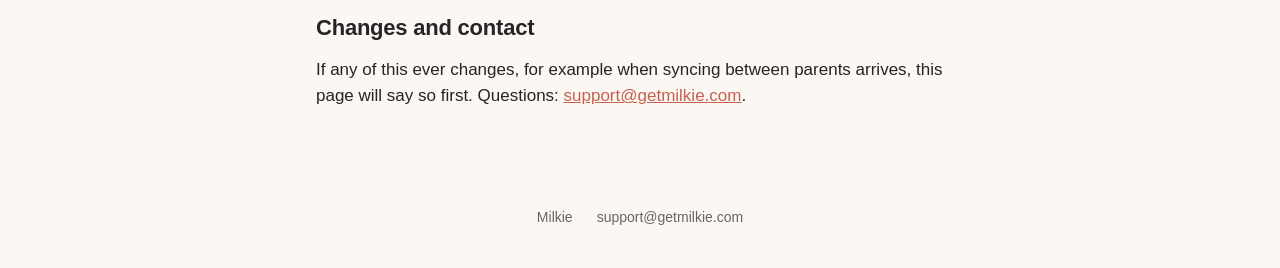
==== commit 4cefef5a: "Describe the anonymous usage counts from version 1.2" ====
--- a/privacy.html
+++ b/privacy.html
@@ -21,8 +21,8 @@
 <main class="doc">
 <div lang="en">
 <h1>Privacy policy</h1>
-<p class="muted">Last updated 6 November 2026</p>
-<p><strong>Milkie collects nothing.</strong> The app has no account, no ads, no analytics and no server of its own, and it sends nothing to its developer.</p>
+<p class="muted">Last updated 14 November 2026</p>
+<p><strong>Your entries never reach us.</strong> The app has no account, no ads and no server of its own. The only thing it sends is anonymous usage counts, which you can turn off.</p>
 <h2>Where your entries are kept</h2>
 <p>What you enter (your baby's name, birth date, feeds, diapers, measurements and notes) is stored on your iPhone, inside the app. Automatic backups are saved in the Files app, under On My iPhone → Milkie.</p>
 <p>If you are signed in to iCloud, Milkie keeps a copy in your own iCloud, so your other devices show the same entries. It is stored in the app's private space in your Apple account, encrypted; Milkie's developer can't see it, and Apple keeps it under its own privacy policy. Turn this off in Settings → your name → iCloud.</p>
@@ -30,6 +30,9 @@
 <h2>What you choose to share</h2>
 <p>Exports, PDF reports and milestone pictures leave the app only when you share them yourself, to the place you pick.</p>
 <p>If you invite your partner from Settings → iCloud, the people you invite see and edit the same babies and entries, through iCloud. You can stop sharing, or leave a share, at any time from the same place.</p>
+<h2>Anonymous usage counts</h2>
+<p>From version 1.2, Milkie counts which features are used and from where, for example that a feed was started from the watch or a bottle logged with Siri, which settings are chosen, such as the units or the language, and when something goes wrong, such as an iCloud sync that failed, to know what to improve. The counts go to TelemetryDeck, an analytics service based in Germany. They never include names, notes, amounts or times, nothing is linked to you, and nothing is used for tracking or ads. The device is identified only by a random number, hashed on the iPhone before it is sent.</p>
+<p>Turn it off in Settings → About Milkie → Help improve Milkie.</p>
 <h2>Notifications</h2>
 <p>The optional reminder before the next feed is scheduled on your iPhone. It passes through no server.</p>
 <h2>Deleting your data</h2>
@@ -43,8 +46,8 @@
 </div>
 <div lang="el">
 <h1>Πολιτική απορρήτου</h1>
-<p class="muted">Τελευταία ενημέρωση 6 Νοεμβρίου 2026</p>
-<p><strong>Το Milkie δεν συλλέγει τίποτα.</strong> Η εφαρμογή δεν έχει λογαριασμό, διαφημίσεις, αναλυτικά στοιχεία ή δικό της server, και δεν στέλνει τίποτα στον δημιουργό της.</p>
+<p class="muted">Τελευταία ενημέρωση 14 Νοεμβρίου 2026</p>
+<p><strong>Οι καταχωρίσεις σου δεν φτάνουν ποτέ σε εμάς.</strong> Η εφαρμογή δεν έχει λογαριασμό, διαφημίσεις ή δικό της server. Το μόνο που στέλνει είναι ανώνυμες μετρήσεις χρήσης, που μπορείς να απενεργοποιήσεις.</p>
 <h2>Πού φυλάσσονται οι καταχωρίσεις</h2>
 <p>Ό,τι γράφεις (όνομα και ημερομηνία γέννησης του μωρού, ταΐσματα, πάνες, μετρήσεις και σημειώσεις) αποθηκεύεται στο iPhone σου, μέσα στην εφαρμογή. Τα αυτόματα αντίγραφα βρίσκονται στα Αρχεία, στο Στο iPhone μου → Milkie.</p>
 <p>Αν είσαι συνδεδεμένος στο iCloud, το Milkie κρατά αντίγραφο στο δικό σου iCloud, ώστε οι άλλες συσκευές σου να δείχνουν τις ίδιες καταχωρίσεις. Αποθηκεύεται κρυπτογραφημένο στον ιδιωτικό χώρο της εφαρμογής στον λογαριασμό σου Apple· ο δημιουργός του Milkie δεν μπορεί να το δει, και η Apple το διαχειρίζεται με τη δική της πολιτική απορρήτου. Το κλείνεις στις Ρυθμίσεις → το όνομά σου → iCloud.</p>
@@ -52,6 +55,9 @@
 <h2>Τι επιλέγεις να μοιραστείς</h2>
 <p>Οι εξαγωγές, οι αναφορές PDF και οι εικόνες ορόσημων βγαίνουν από την εφαρμογή μόνο όταν τις μοιράζεσαι εσύ, όπου διαλέξεις.</p>
 <p>Αν προσκαλέσεις τον/τη σύντροφό σου από τις Ρυθμίσεις → iCloud, όσοι προσκαλείς βλέπουν και αλλάζουν τα ίδια μωρά και τις ίδιες καταχωρίσεις, μέσω iCloud. Μπορείς να σταματήσεις την κοινή χρήση, ή να αποχωρήσεις από αυτήν, όποτε θέλεις από το ίδιο σημείο.</p>
+<h2>Ανώνυμες μετρήσεις χρήσης</h2>
+<p>Από την έκδοση 1.2, το Milkie μετράει ποιες λειτουργίες χρησιμοποιούνται και από πού, για παράδειγμα ότι ένα τάισμα ξεκίνησε από το ρολόι ή ένα μπιμπερό καταγράφηκε με το Siri, ποιες ρυθμίσεις επιλέγονται, όπως οι μονάδες ή η γλώσσα, και πότε κάτι πάει στραβά, όπως ένας συγχρονισμός με το iCloud που απέτυχε, για να ξέρουμε τι να βελτιώσουμε. Οι μετρήσεις πηγαίνουν στο TelemetryDeck, μια υπηρεσία αναλυτικών στοιχείων με έδρα τη Γερμανία. Δεν περιέχουν ποτέ ονόματα, σημειώσεις, ποσότητες ή ώρες, δεν συνδέονται με εσένα και δεν χρησιμοποιούνται για παρακολούθηση ή διαφημίσεις. Η συσκευή αναγνωρίζεται μόνο από έναν τυχαίο αριθμό, κρυπτογραφημένο (hash) στο iPhone πριν σταλεί.</p>
+<p>Απενεργοποίησέ το στις Ρυθμίσεις → Σχετικά με το Milkie → Βοήθησε να βελτιωθεί το Milkie.</p>
 <h2>Ειδοποιήσεις</h2>
 <p>Η προαιρετική υπενθύμιση πριν από το επόμενο τάισμα προγραμματίζεται στο iPhone σου. Δεν περνά από κανέναν server.</p>
 <h2>Διαγραφή δεδομένων</h2>
--- a/style.css
+++ b/style.css
@@ -92,14 +92,19 @@
 .hero h1 { font-size: clamp(40px, 6vw, 64px); font-weight: 800; letter-spacing: -.02em; }
 .lead { font-size: 19px; color: var(--muted); max-width: 30em; margin: 20px 0 28px; }
 .cta { display: flex; flex-wrap: wrap; align-items: center; gap: 14px 22px; }
-.badge-soon {
+.badge-store {
   display: inline-flex; align-items: center; gap: 10px;
   background: var(--text); color: var(--bg); border-radius: 14px; padding: 9px 18px 9px 14px;
   font: 600 19px/1.1 -apple-system, BlinkMacSystemFont, sans-serif;
 }
-.badge-soon svg { width: 26px; height: 26px; fill: currentColor; }
-.badge-soon span { display: flex; flex-direction: column; }
-.badge-soon small { font-size: 11px; font-weight: 500; opacity: .8; }
+.badge-store svg { width: 26px; height: 26px; fill: currentColor; }
+.badge-store span { display: flex; flex-direction: column; }
+.badge-store small { font-size: 11px; font-weight: 500; opacity: .8; }
+.badge-soon { background: transparent; color: var(--text); box-shadow: inset 0 0 0 1.5px var(--line); }
+.badge-soon svg { width: 20px; height: 20px; }
+a.badge-store { text-decoration: none; transition: transform .15s ease, opacity .15s ease; }
+a.badge-store:hover { opacity: .88; }
+a.badge-store:active { transform: scale(.97); }
 .link-more { font-weight: 600; text-decoration: none; }
 .pills { display: flex; flex-wrap: wrap; gap: 8px; list-style: none; padding: 0; margin: 28px 0 0; }
 .pills li { font-size: 14px; color: var(--muted); padding: 6px 12px; border: 1px solid var(--line); border-radius: 999px; background: var(--card); }
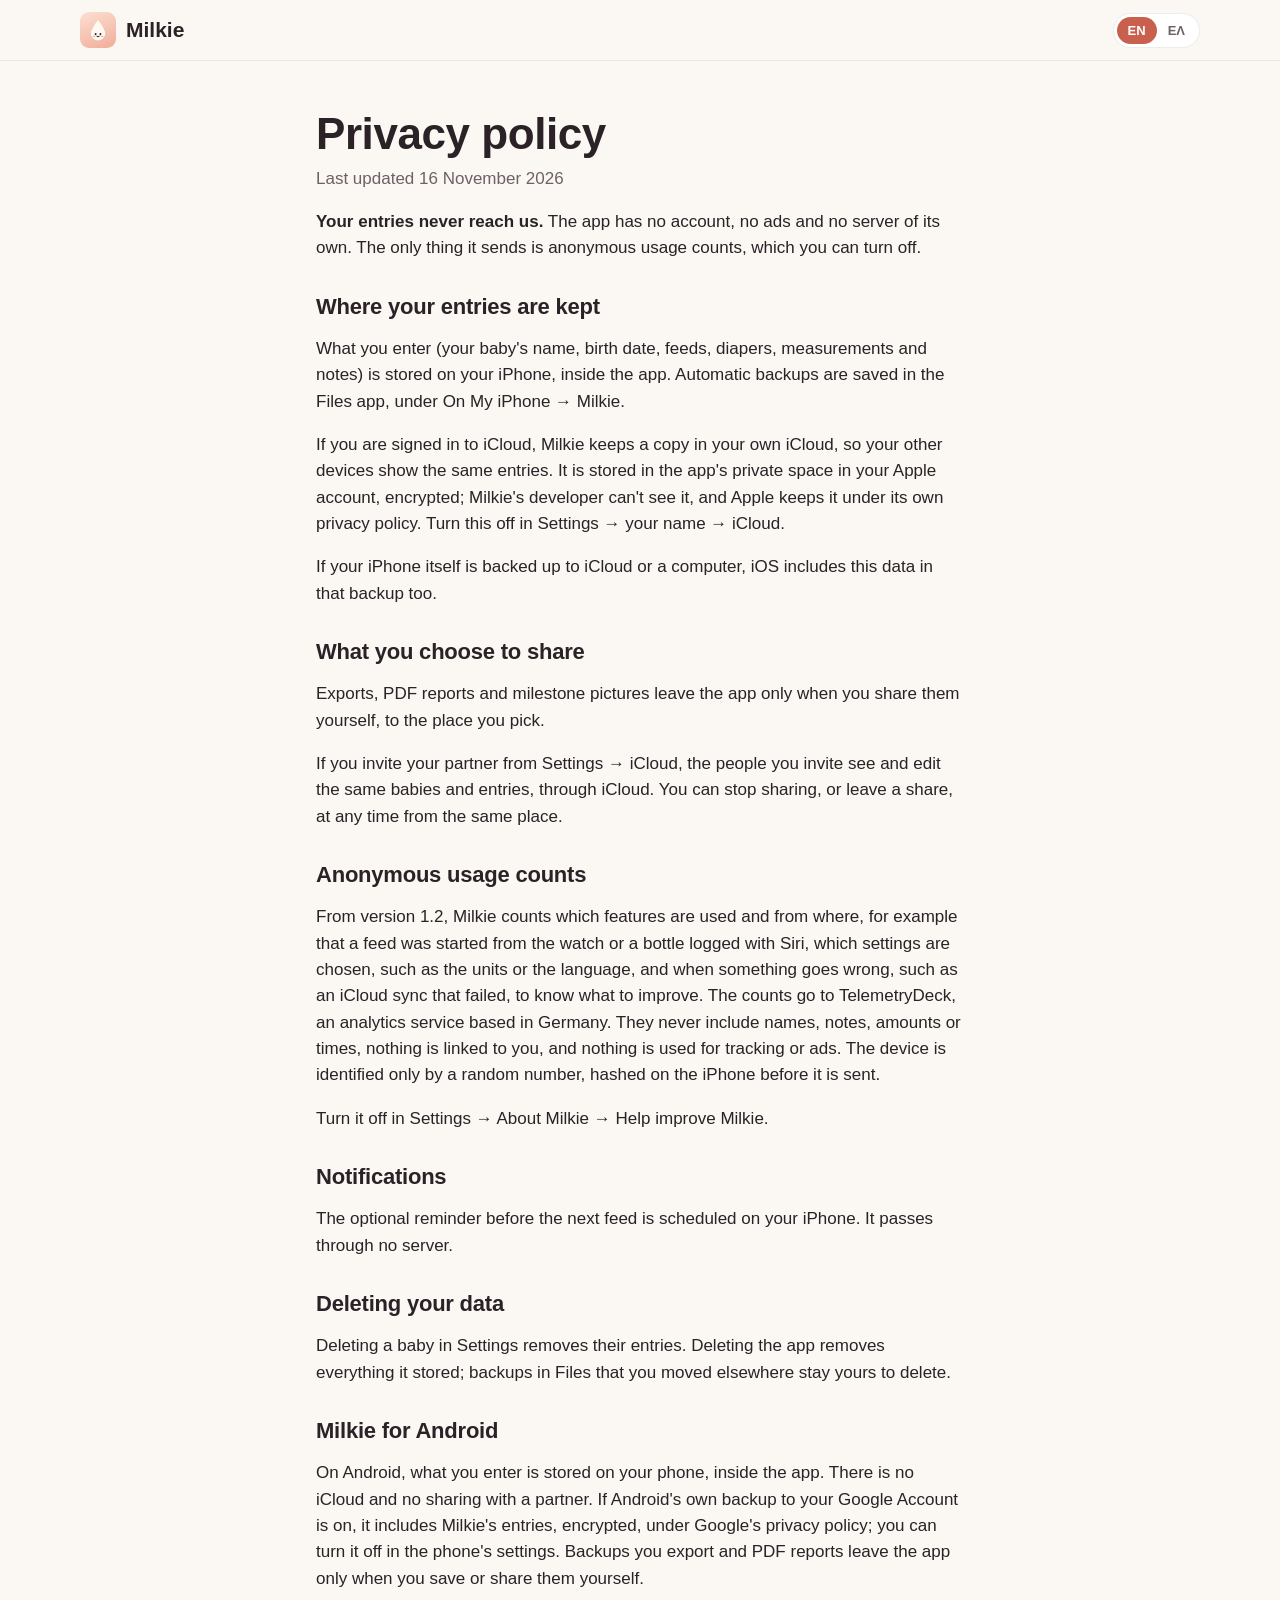
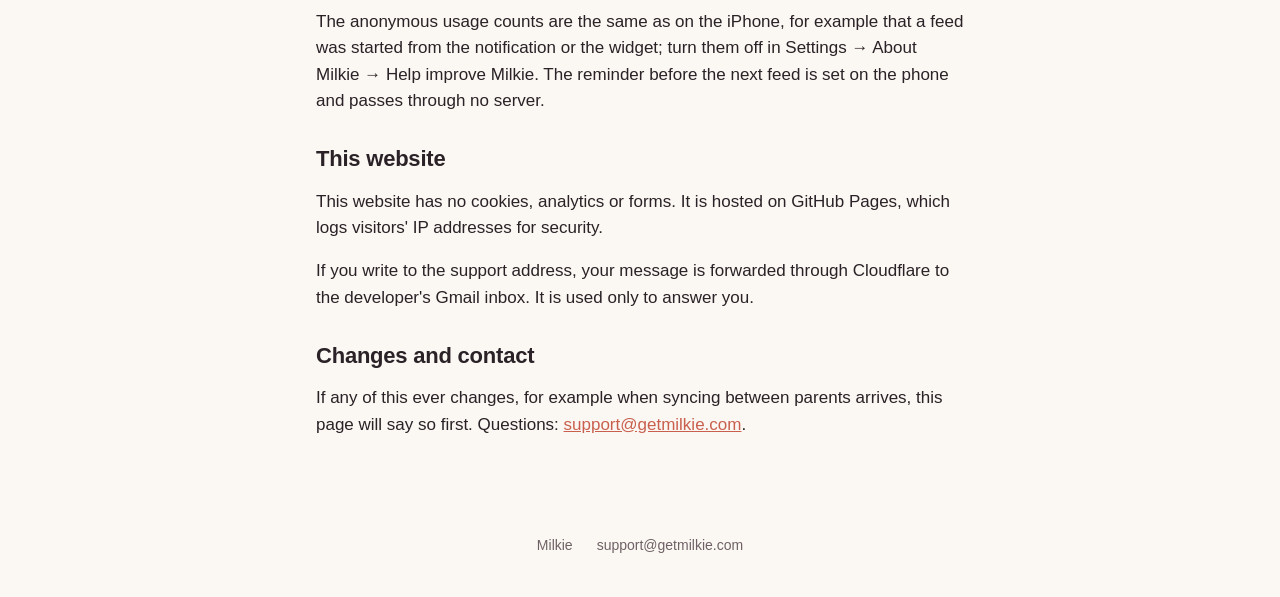
==== commit 669e7ac5: "Describe Milkie for Android in the privacy policy" ====
--- a/privacy.html
+++ b/privacy.html
@@ -21,7 +21,7 @@
 <main class="doc">
 <div lang="en">
 <h1>Privacy policy</h1>
-<p class="muted">Last updated 14 November 2026</p>
+<p class="muted">Last updated 16 November 2026</p>
 <p><strong>Your entries never reach us.</strong> The app has no account, no ads and no server of its own. The only thing it sends is anonymous usage counts, which you can turn off.</p>
 <h2>Where your entries are kept</h2>
 <p>What you enter (your baby's name, birth date, feeds, diapers, measurements and notes) is stored on your iPhone, inside the app. Automatic backups are saved in the Files app, under On My iPhone → Milkie.</p>
@@ -37,6 +37,9 @@
 <p>The optional reminder before the next feed is scheduled on your iPhone. It passes through no server.</p>
 <h2>Deleting your data</h2>
 <p>Deleting a baby in Settings removes their entries. Deleting the app removes everything it stored; backups in Files that you moved elsewhere stay yours to delete.</p>
+<h2>Milkie for Android</h2>
+<p>On Android, what you enter is stored on your phone, inside the app. There is no iCloud and no sharing with a partner. If Android's own backup to your Google Account is on, it includes Milkie's entries, encrypted, under Google's privacy policy; you can turn it off in the phone's settings. Backups you export and PDF reports leave the app only when you save or share them yourself.</p>
+<p>The anonymous usage counts are the same as on the iPhone, for example that a feed was started from the notification or the widget; turn them off in Settings → About Milkie → Help improve Milkie. The reminder before the next feed is set on the phone and passes through no server.</p>
 <h2>This website</h2>
 <p>This website has no cookies, analytics or forms. It is hosted on GitHub Pages, which logs visitors' IP addresses for security.</p>
 <p>If you write to the support address, your message is forwarded through Cloudflare to the developer's Gmail inbox. It is used only to answer you.</p>
@@ -46,7 +49,7 @@
 </div>
 <div lang="el">
 <h1>Πολιτική απορρήτου</h1>
-<p class="muted">Τελευταία ενημέρωση 14 Νοεμβρίου 2026</p>
+<p class="muted">Τελευταία ενημέρωση 16 Νοεμβρίου 2026</p>
 <p><strong>Οι καταχωρίσεις σου δεν φτάνουν ποτέ σε εμάς.</strong> Η εφαρμογή δεν έχει λογαριασμό, διαφημίσεις ή δικό της server. Το μόνο που στέλνει είναι ανώνυμες μετρήσεις χρήσης, που μπορείς να απενεργοποιήσεις.</p>
 <h2>Πού φυλάσσονται οι καταχωρίσεις</h2>
 <p>Ό,τι γράφεις (όνομα και ημερομηνία γέννησης του μωρού, ταΐσματα, πάνες, μετρήσεις και σημειώσεις) αποθηκεύεται στο iPhone σου, μέσα στην εφαρμογή. Τα αυτόματα αντίγραφα βρίσκονται στα Αρχεία, στο Στο iPhone μου → Milkie.</p>
@@ -62,6 +65,9 @@
 <p>Η προαιρετική υπενθύμιση πριν από το επόμενο τάισμα προγραμματίζεται στο iPhone σου. Δεν περνά από κανέναν server.</p>
 <h2>Διαγραφή δεδομένων</h2>
 <p>Η διαγραφή ενός μωρού στις Ρυθμίσεις σβήνει τις καταχωρίσεις του. Η διαγραφή της εφαρμογής σβήνει ό,τι είχε αποθηκεύσει· αντίγραφα που μετέφερες αλλού στα Αρχεία τα σβήνεις εσύ.</p>
+<h2>Το Milkie για Android</h2>
+<p>Στο Android, ό,τι καταχωρίζεις αποθηκεύεται στο κινητό σου, μέσα στην εφαρμογή. Δεν υπάρχει iCloud ούτε κοινή χρήση με τον/τη σύντροφό σου. Αν είναι ενεργό το αντίγραφο ασφαλείας του Android στον λογαριασμό σου Google, περιλαμβάνει και τις καταχωρίσεις του Milkie, κρυπτογραφημένες, σύμφωνα με την πολιτική απορρήτου της Google· μπορείς να το κλείσεις από τις ρυθμίσεις του κινητού. Τα αντίγραφα που εξάγεις και οι αναφορές PDF φεύγουν από την εφαρμογή μόνο όταν τα αποθηκεύσεις ή τα μοιραστείς εσύ.</p>
+<p>Οι ανώνυμες μετρήσεις χρήσης είναι ίδιες με του iPhone, για παράδειγμα ότι ένα τάισμα ξεκίνησε από την ειδοποίηση ή το widget· τις κλείνεις από Ρυθμίσεις → Σχετικά με το Milkie → Βοήθησε να βελτιωθεί το Milkie. Η υπενθύμιση πριν από το επόμενο τάισμα ρυθμίζεται στο κινητό και δεν περνά από κανέναν server.</p>
 <h2>Αυτή η ιστοσελίδα</h2>
 <p>Αυτή η ιστοσελίδα δεν έχει cookies, αναλυτικά στοιχεία ή φόρμες. Φιλοξενείται στο GitHub Pages, που καταγράφει τις διευθύνσεις IP των επισκεπτών για λόγους ασφαλείας.</p>
 <p>Αν γράψεις στη διεύθυνση υποστήριξης, το μήνυμά σου προωθείται μέσω Cloudflare στο Gmail του δημιουργού. Χρησιμοποιείται μόνο για να σου απαντήσει.</p>
